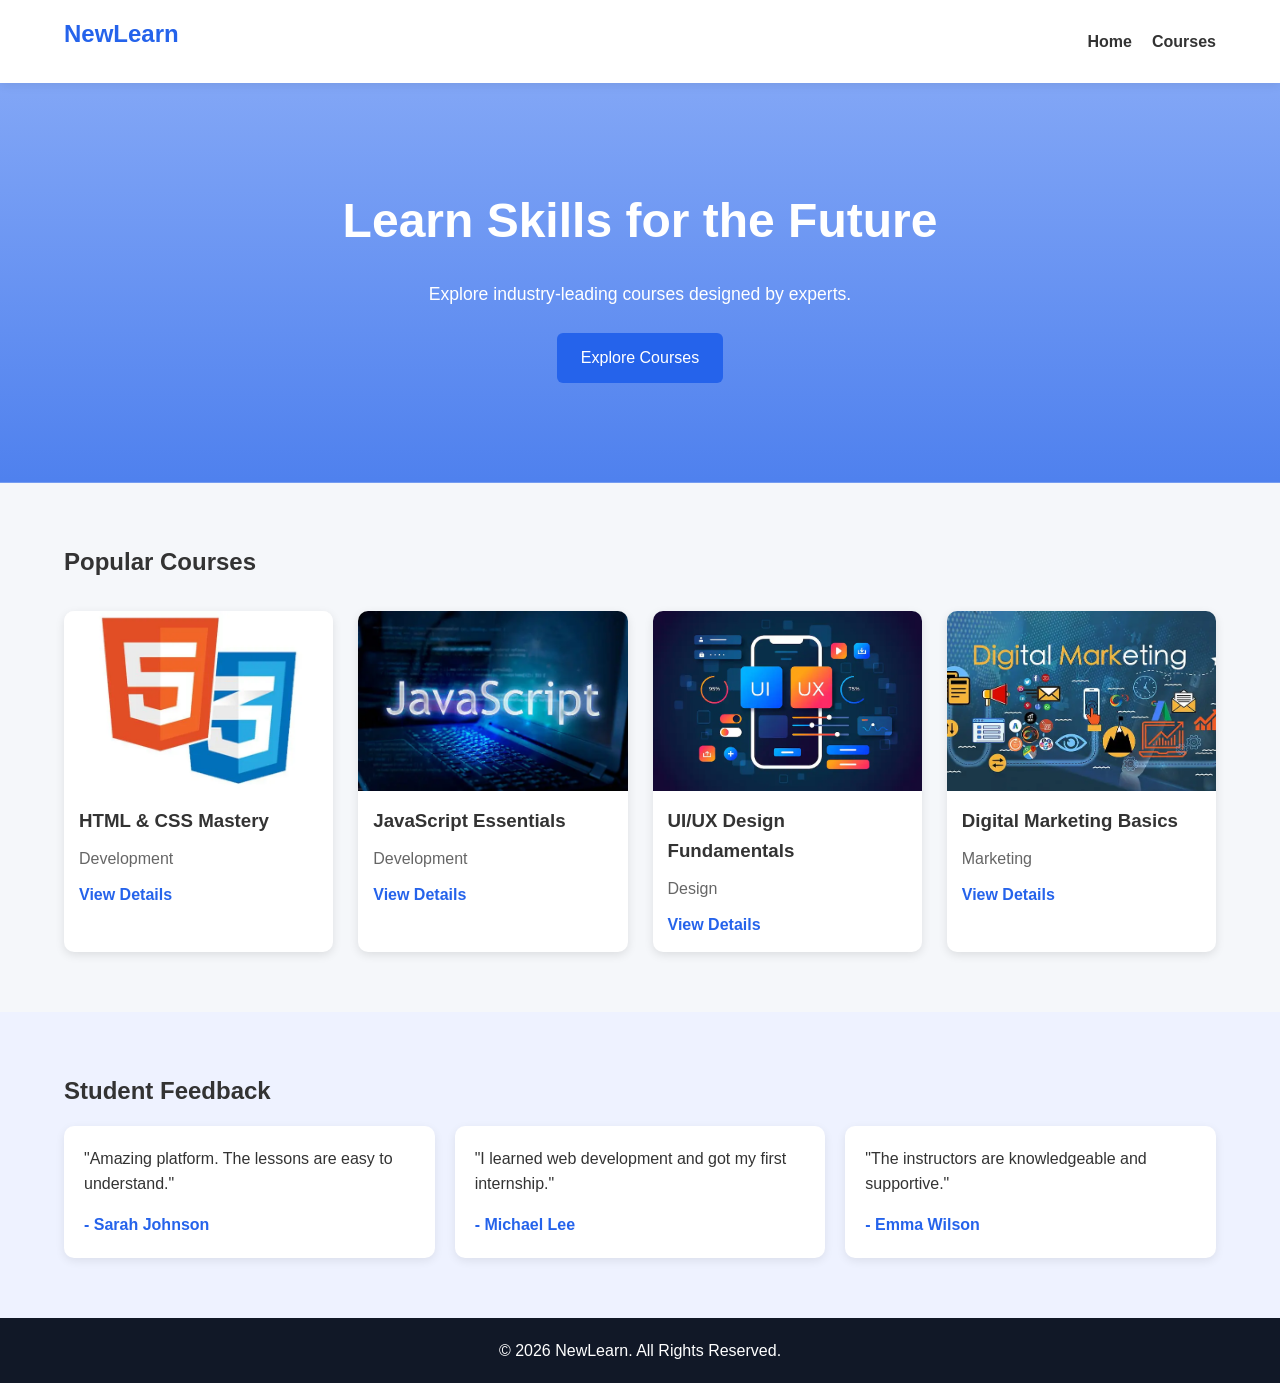
==== index.html @ 6aa137c6 "Initial commit - Education website project" ====
<!DOCTYPE html>
<html lang="en">
<head>
    <meta charset="UTF-8">
    <meta name="viewport" content="width=device-width, initial-scale=1.0">
    <meta name="description" content="NewLearn is an online learning platform offering courses in Web Development, UI/UX Design, and Digital Marketing.">
    <meta name="keywords" content="online courses, web development, UI UX design, digital marketing, learn programming, NewLearn">
    <title>NewLearn - Online Learning Platform</title>
    <link rel="icon" href="assets/icons/favicon.ico">
    <link rel="stylesheet" href="css/style.css">
</head>
<body>

<div id="header">
    <!-- Header Goes here-->
</div>

<main>
    <section class="hero">
        <div class="container">
            <h1>Learn Skills for the Future</h1>
            <p>
                Explore industry-leading courses designed by experts.
            </p>
            <a href="courses.html" class="btn">
                Explore Courses
            </a>
        </div>
    </section>

    <section class="popular-courses">
        <div class="container">
            <h2>Popular Courses</h2>
            <div id="popularCourses" class="course-grid">
                <!-- Dynamic Cards -->
            </div>
        </div>
    </section>

    <section class="testimonials">
        <div class="container">
            <h2>Student Feedback</h2>
            <div class="testimonial-grid">
                <div class="testimonial-card">
                    <p>
                        "Amazing platform. The lessons are easy to understand."
                    </p>
                    <h4>- Sarah Johnson</h4>
                </div>
                <div class="testimonial-card">
                    <p>
                        "I learned web development and got my first internship."
                    </p>
                    <h4>- Michael Lee</h4>
                </div>
                <div class="testimonial-card">
                    <p>
                        "The instructors are knowledgeable and supportive."
                    </p>
                    <h4>- Emma Wilson</h4>
                </div>
            </div>
        </div>
    </section>

</main>

<div id="footer">
    <!-- Footer Goes here-->
</div>

<script src="js/layout.js" defer></script>
<script src="js/courses.js" defer></script>
<script src="js/main.js" defer></script>

</body>
</html>
---- css/style.css ----
/* ==========================
   RESET
========================== */

* {
  margin: 0;
  padding: 0;
  box-sizing: border-box;
}

html {
  scroll-behavior: smooth;
}

body {
  font-family: Arial, sans-serif;
  line-height: 1.6;
  background: #f5f7fa;
  color: #333;
}

img {
  width: 100%;
  display: block;
}

/* ==========================
   COMMON
========================== */

.container {
  width: 90%;
  max-width: 1200px;
  margin: auto;
}

section {
  padding: 60px 0;
}

h1,
h2,
h3 {
  margin-bottom: 15px;
}

a {
  text-decoration: none;
}

.btn {
  display: inline-block;
  background: #2563eb;
  color: white;
  padding: 12px 24px;
  border-radius: 6px;
  transition: 0.3s;
}

.btn:hover {
  background: #1d4ed8;
}

/* ==========================
   HEADER
========================== */

.header {
  background: #ffffff;
  box-shadow: 0 2px 10px rgba(0,0,0,0.08);
  padding: 15px 0;
  position: sticky;
  top: 0;
  z-index: 100;
}

.header .container {
  display: flex;
  justify-content: space-between;
  align-items: center;
}

.logo {
  color: #2563eb;
}

.nav-links {
  display: flex;
  gap: 20px;
  list-style: none;
}

.nav-links a {
  color: #333;
  font-weight: 600;
  transition: 0.3s;
}

.nav-links a:hover,
.nav-links .active {
  color: #2563eb;
}

/* ==========================
   HERO
========================== */

.hero {
  background: linear-gradient(
      rgba(101, 146, 245, 0.8),
      rgba(37, 99, 235, 0.8)
    ),
    url("../assets/images/hero.jpg");
  background-size: cover;
  background-position: center;

  color: white;
  text-align: center;
  padding: 100px 20px;
}

.hero h1 {
  font-size: 3rem;
  margin-bottom: 20px;
}

.hero p {
  max-width: 700px;
  margin: auto;
  margin-bottom: 25px;
  font-size: 1.1rem;
}

/* ==========================
   COURSE GRID
========================== */

.course-grid {
  display: grid;
  grid-template-columns: repeat(
    auto-fit,
    minmax(250px, 1fr)
  );
  gap: 25px;
  margin-top: 30px;
}

.course-card {
  background: white;
  border-radius: 10px;
  overflow: hidden;
  box-shadow: 0 3px 10px rgba(0,0,0,0.1);
  transition: 0.3s;
}

.course-card:hover {
  transform: translateY(-5px);
}

.course-card img {
  height: 180px;
  object-fit: cover;
}

.course-card-content {
  padding: 15px;
}

.course-card h3 {
  margin-bottom: 10px;
}

.course-card p {
  color: #666;
  margin-bottom: 10px;
}

.course-card a {
  color: #2563eb;
  font-weight: bold;
}

/* ==========================
   TESTIMONIALS
========================== */

.testimonials {
  background: #eef2ff;
}

.testimonial-grid {
  display: grid;
  grid-template-columns: repeat(
    auto-fit,
    minmax(280px, 1fr)
  );
  gap: 20px;
}

.testimonial-card {
  background: white;
  padding: 20px;
  border-radius: 10px;
  box-shadow: 0 3px 10px rgba(0,0,0,0.08);
}

.testimonial-card h4 {
  margin-top: 15px;
  color: #2563eb;
}

/* ==========================
   FILTERS
========================== */

.filters {
  display: flex;
  gap: 15px;
  margin: 25px 0;
}

.filters input,
.filters select {
  flex: 1;
  padding: 12px;
  border: 1px solid #ccc;
  border-radius: 6px;
}

.filters input:focus,
.filters select:focus {
  outline: none;
  border-color: #2563eb;
}

/* ==========================
   COURSE DETAIL
========================== */

.course-detail-section {
  padding: 60px 0;
}

.course-detail-card {
  background: white;
  padding: 25px;
  border-radius: 12px;
  box-shadow: 0 3px 10px rgba(0,0,0,0.1);
}

.course-detail-card img {
  max-height: 400px;
  object-fit: cover;
  border-radius: 10px;
  margin-bottom: 20px;
}

.course-detail-card h1 {
  margin-bottom: 15px;
}

.course-detail-card p {
  margin-bottom: 10px;
}

.price {
  font-size: 1.4rem;
  font-weight: bold;
  color: #2563eb;
}

.enroll-btn {
  background: #22c55e;
  color: white;
  border: none;
  padding: 12px 22px;
  border-radius: 6px;
  cursor: pointer;
  margin-top: 15px;
}

.enroll-btn:hover {
  background: #16a34a;
}

.back-link {
  display: inline-block;
  margin-top: 20px;
  color: #2563eb;
  font-weight: bold;
}

/* ==========================
   SUCCESS MESSAGE
========================== */

.success-message {
  background: #dcfce7;
  color: #166534;
  padding: 12px;
  border-radius: 6px;
  margin-top: 15px;
}

/* ==========================
   NO RESULTS
========================== */

.no-results {
  text-align: center;
  font-size: 1.1rem;
  color: #777;
  padding: 40px;
}

/* ==========================
   FOOTER
========================== */

.footer {
  background: #111827;
  color: white;
  text-align: center;
  padding: 20px;
}

/* ==========================
   MOBILE
========================== */

@media (max-width: 768px) {

  .hero h1 {
    font-size: 2rem;
  }

  .filters {
    flex-direction: column;
  }

  .nav-links {
    gap: 10px;
  }
}

@media (max-width: 576px) {

  .header .container {
    flex-direction: column;
    gap: 10px;
  }

  .nav-links {
    flex-direction: column;
    align-items: center;
  }

  .hero {
    padding: 70px 15px;
  }

  .hero h1 {
    font-size: 1.8rem;
  }

  section {
    padding: 40px 0;
  }
}
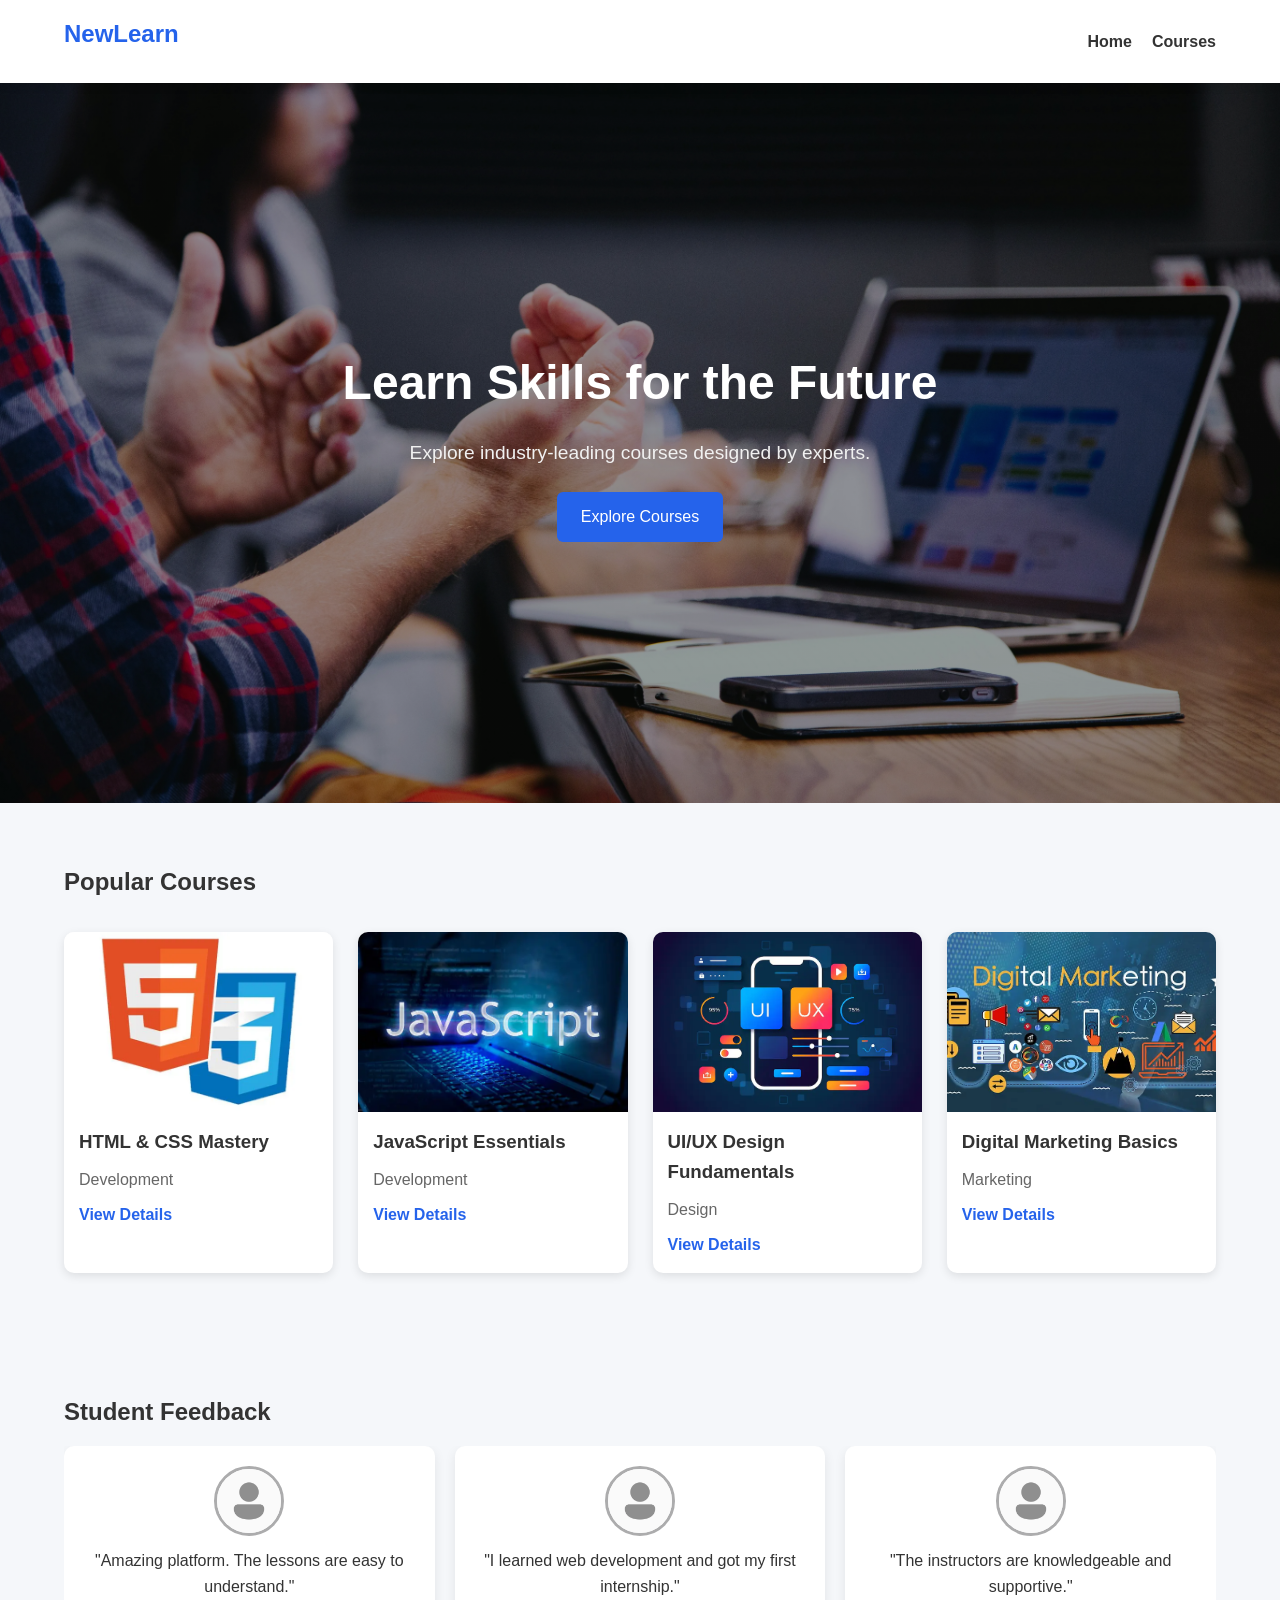
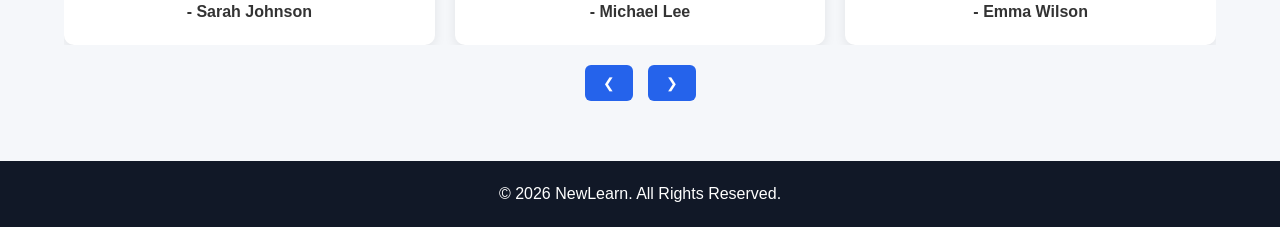
==== commit 4905cdc3: "Second commit - Education Website project" ====
--- a/index.html
+++ b/index.html
@@ -38,30 +38,26 @@
     </section>
 
     <section class="testimonials">
-        <div class="container">
-            <h2>Student Feedback</h2>
-            <div class="testimonial-grid">
-                <div class="testimonial-card">
-                    <p>
-                        "Amazing platform. The lessons are easy to understand."
-                    </p>
-                    <h4>- Sarah Johnson</h4>
-                </div>
-                <div class="testimonial-card">
-                    <p>
-                        "I learned web development and got my first internship."
-                    </p>
-                    <h4>- Michael Lee</h4>
-                </div>
-                <div class="testimonial-card">
-                    <p>
-                        "The instructors are knowledgeable and supportive."
-                    </p>
-                    <h4>- Emma Wilson</h4>
-                </div>
-            </div>
-        </div>
-    </section>
+  <div class="container">
+
+    <h2>Student Feedback</h2>
+
+    <div class="testimonial-wrapper">
+
+      <div class="testimonial-viewport">
+        <div id="testimonialTrack"></div>
+      </div>
+
+    </div>
+
+    <!-- BUTTONS BELOW -->
+    <div class="testimonial-controls">
+      <button id="prevBtn">&#10094;</button>
+      <button id="nextBtn">&#10095;</button>
+    </div>
+
+  </div>
+</section>
 
 </main>
 
@@ -71,6 +67,8 @@
 
 <script src="js/layout.js" defer></script>
 <script src="js/courses.js" defer></script>
+<script src="js/testimonials.js" defer></script>
+<script src="js/testimonials-carousel.js" defer></script>
 <script src="js/main.js" defer></script>
 
 </body>
--- a/css/style.css
+++ b/css/style.css
@@ -106,29 +106,37 @@
 ========================== */
 
 .hero {
-  background: linear-gradient(
-      rgba(101, 146, 245, 0.8),
-      rgba(37, 99, 235, 0.8)
-    ),
-    url("../assets/images/hero.jpg");
-  background-size: cover;
-  background-position: center;
-
-  color: white;
-  text-align: center;
-  padding: 100px 20px;
+    min-height: 80vh;
+
+    background-image:
+        linear-gradient(
+            rgba(0, 0, 0, 0.4),
+            rgba(0, 0, 0, 0.4)
+        ),
+        url("../assets/images/hero-bg.webp");
+
+    background-size: cover;
+    background-position: center;
+    background-repeat: no-repeat;
+
+    display: flex;
+    align-items: center;
+    justify-content: center;
+
+    text-align: center;
+    color: white;
+    padding: 20px;
 }
 
 .hero h1 {
-  font-size: 3rem;
-  margin-bottom: 20px;
+    font-size: 3rem;
+    margin-bottom: 1rem;
 }
 
 .hero p {
-  max-width: 700px;
-  margin: auto;
-  margin-bottom: 25px;
-  font-size: 1.1rem;
+    font-size: 1.2rem;
+    margin-bottom: 1.5rem;
+    color: #f1f1f1;
 }
 
 /* ==========================
@@ -184,29 +192,82 @@
    TESTIMONIALS
 ========================== */
 
-.testimonials {
-  background: #eef2ff;
-}
-
-.testimonial-grid {
-  display: grid;
-  grid-template-columns: repeat(
-    auto-fit,
-    minmax(280px, 1fr)
-  );
-  gap: 20px;
-}
-
+/* wrapper */
+.testimonial-wrapper {
+    width: 100%;
+}
+
+/* viewport */
+.testimonial-viewport {
+    width: 100%;
+    overflow: hidden;
+}
+
+/* track */
+#testimonialTrack {
+    display: flex;
+    gap: 20px;
+    transition: transform 0.5s ease-in-out;
+}
+
+/* card */
 .testimonial-card {
-  background: white;
-  padding: 20px;
-  border-radius: 10px;
-  box-shadow: 0 3px 10px rgba(0,0,0,0.08);
-}
-
-.testimonial-card h4 {
-  margin-top: 15px;
-  color: #2563eb;
+    flex: 0 0 calc((100% - 40px) / 3);
+    box-sizing: border-box;
+    box-shadow: 0 4px 12px rgba(0, 0, 0, 0.08);
+    padding: 20px;
+    background: #fff;
+    border-radius: 10px;
+    text-align: center;
+}
+
+.testimonial-card img {
+    width: 70px;
+    height: 70px;
+
+    border-radius: 50%;
+    object-fit: cover;
+
+    margin-bottom: 12px;
+
+    border: 3px solid #acacad;
+
+    display: block;
+    margin-left: auto;
+    margin-right: auto;
+}
+
+/* controls */
+.testimonial-controls {
+    display: flex;
+    justify-content: center;
+    gap: 15px;
+    margin-top: 20px;
+}
+
+/* buttons */
+#prevBtn,
+#nextBtn {
+    background: #2563eb;
+    color: white;
+    border: none;
+    padding: 10px 18px;
+    cursor: pointer;
+    border-radius: 6px;
+    font-size: 14px;
+    transition: 0.3s;
+}
+
+#prevBtn:hover,
+#nextBtn:hover {
+    background: #1e40af;
+}
+
+/* responsive */
+@media (max-width: 768px) {
+    .testimonial-card {
+        flex: 0 0 100%;
+    }
 }
 
 /* ==========================
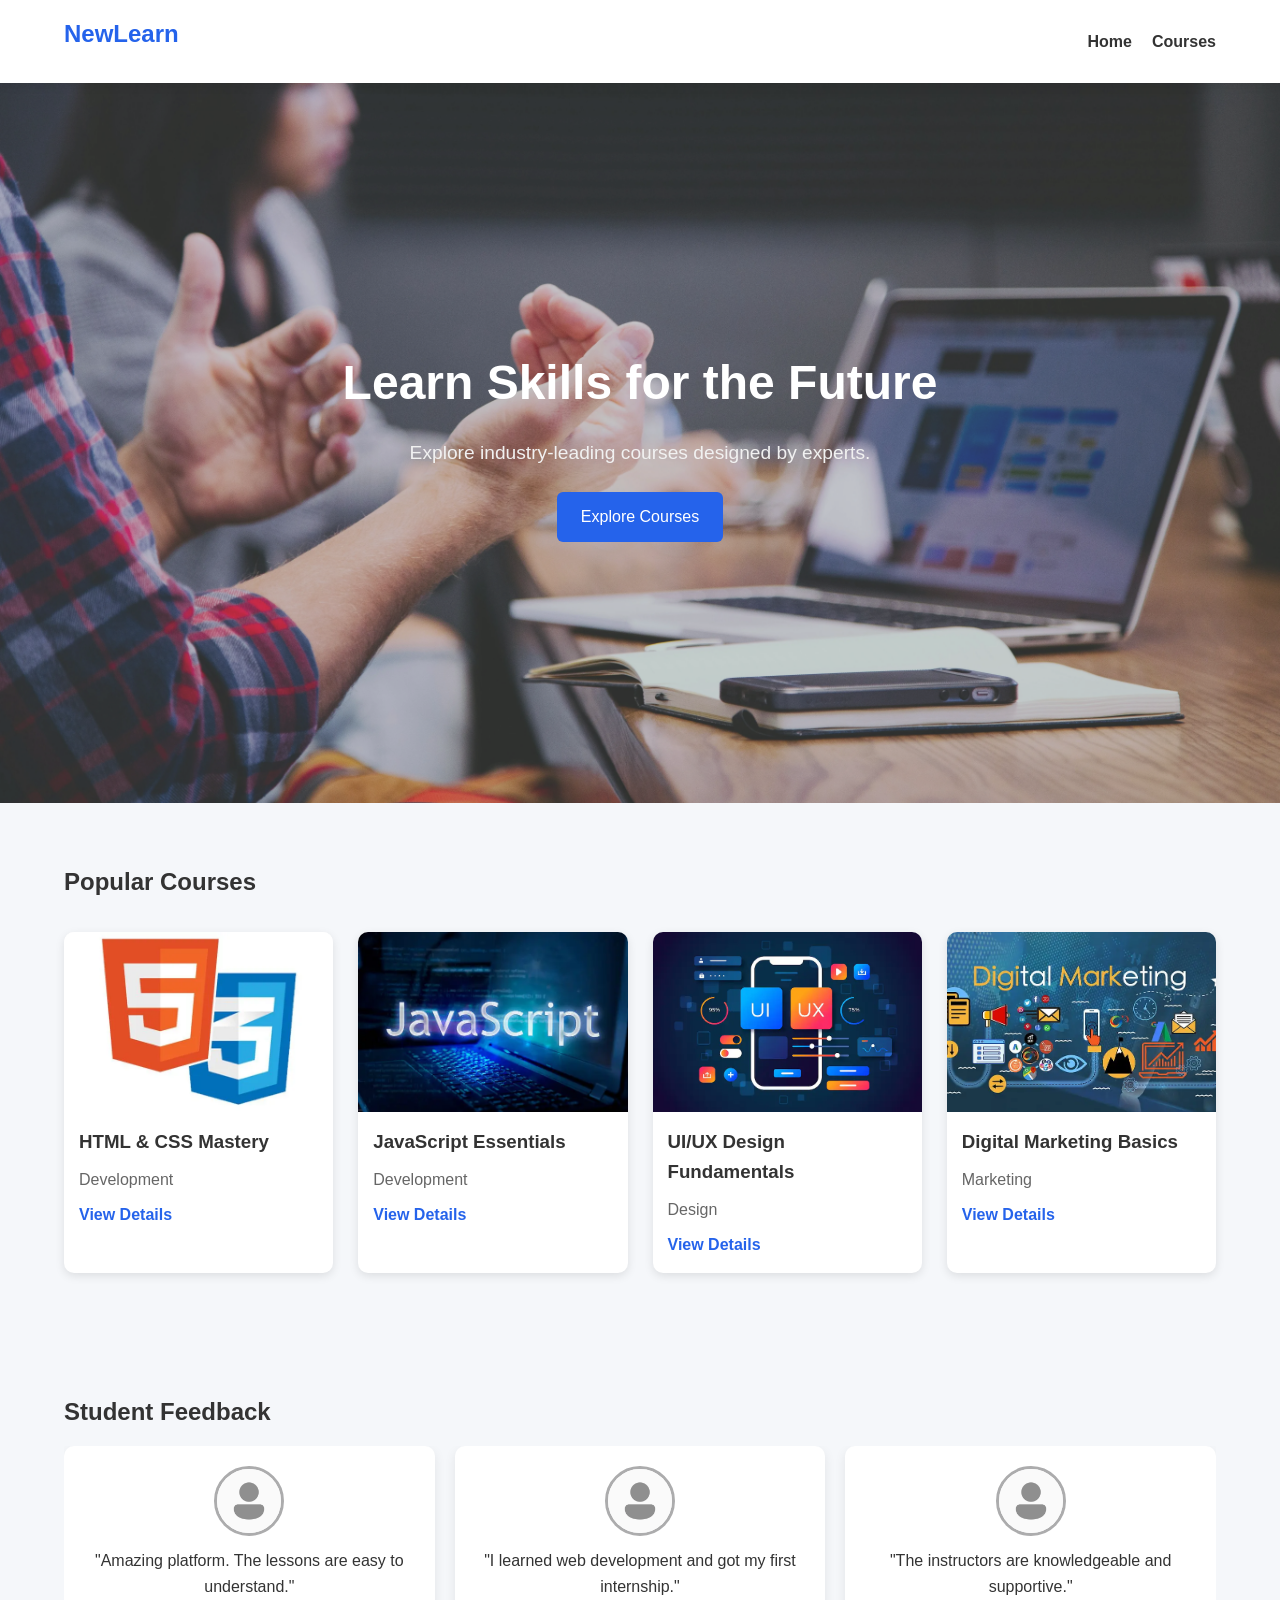
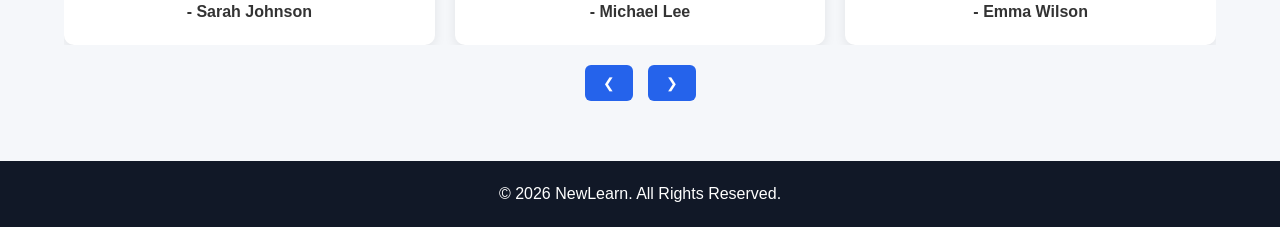
==== commit 2a1ada9c: "Background adjustment" ====
--- a/index.html
+++ b/index.html
@@ -17,6 +17,7 @@
 
 <main>
     <section class="hero">
+        <img src="assets/images/hero-bg.webp" alt="Hero Image" class="hero-img" fetchpriority="high">
         <div class="container">
             <h1>Learn Skills for the Future</h1>
             <p>
--- a/css/style.css
+++ b/css/style.css
@@ -107,25 +107,35 @@
 
 .hero {
     min-height: 80vh;
-
-    background-image:
-        linear-gradient(
-            rgba(0, 0, 0, 0.4),
-            rgba(0, 0, 0, 0.4)
-        ),
-        url("../assets/images/hero-bg.webp");
-
-    background-size: cover;
-    background-position: center;
-    background-repeat: no-repeat;
-
     display: flex;
     align-items: center;
     justify-content: center;
-
     text-align: center;
     color: white;
+    overflow: hidden;
+    position: relative;
     padding: 20px;
+}
+
+.hero-img {
+    position: absolute;
+    inset: 0;
+    width: 100%;
+    height: 100%;
+    object-fit: cover;
+    z-index: -1;
+}
+
+.hero::before {
+    content: "";
+    position: absolute;
+    inset: 0;
+    background: rgba(116, 115, 115, 0.35);
+    z-index: 0;
+}
+.hero .container {
+    position: relative;
+    z-index: 1;
 }
 
 .hero h1 {
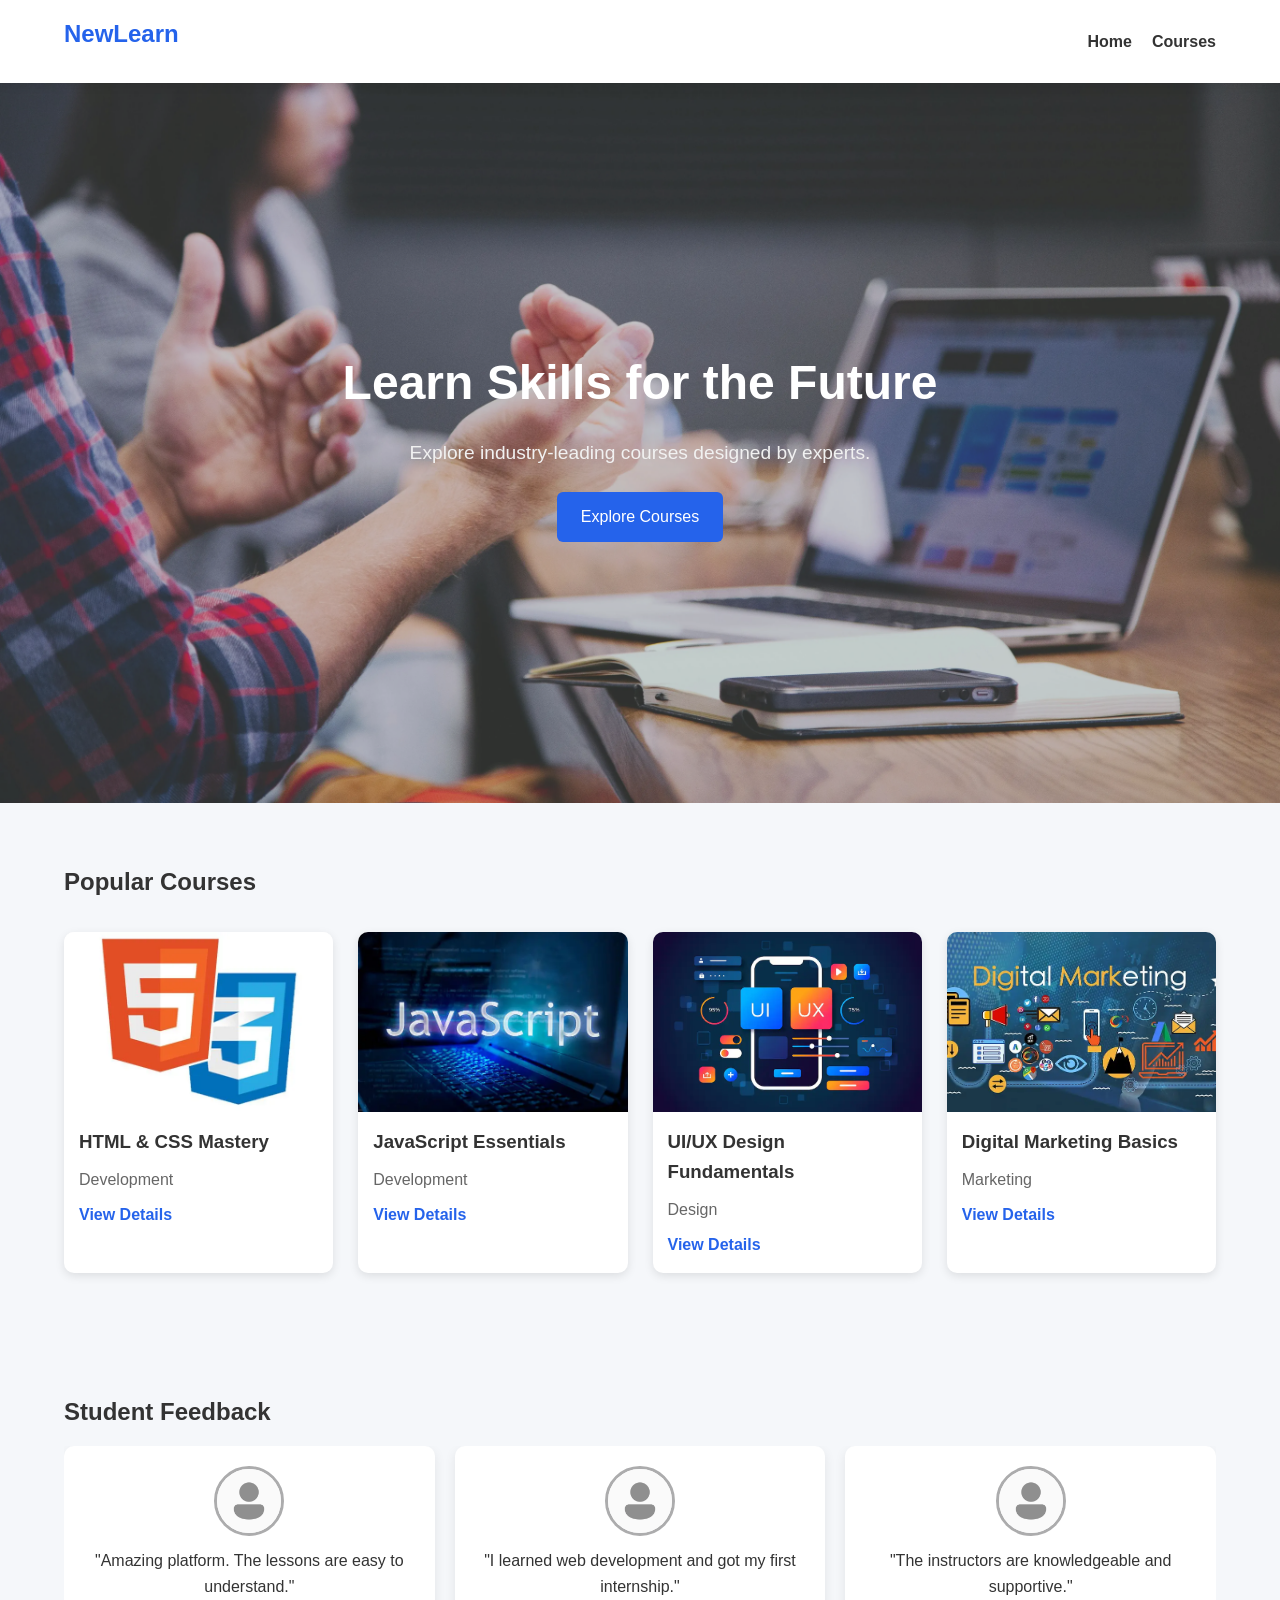
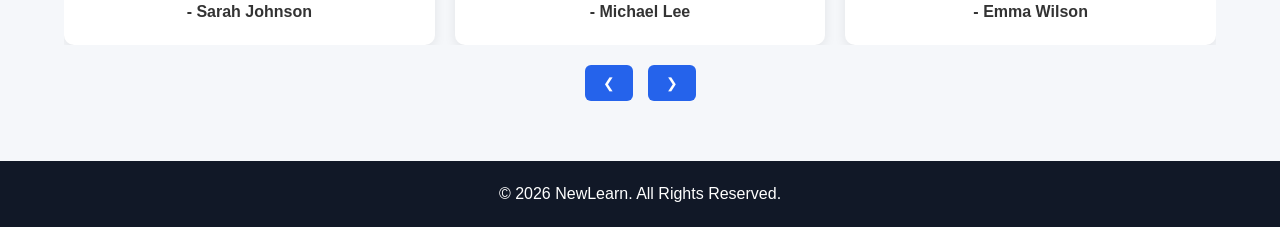
==== commit db35884a: "OPtimization" ====
--- a/index.html
+++ b/index.html
@@ -8,6 +8,7 @@
     <title>NewLearn - Online Learning Platform</title>
     <link rel="icon" href="assets/icons/favicon.ico">
     <link rel="stylesheet" href="css/style.css">
+    <link rel="preload" as="image" href="assets/images/hero-bg.webp">
 </head>
 <body>
 
--- a/css/style.css
+++ b/css/style.css
@@ -1,440 +1 @@
-/* ==========================
-   RESET
-========================== */
-
-* {
-  margin: 0;
-  padding: 0;
-  box-sizing: border-box;
-}
-
-html {
-  scroll-behavior: smooth;
-}
-
-body {
-  font-family: Arial, sans-serif;
-  line-height: 1.6;
-  background: #f5f7fa;
-  color: #333;
-}
-
-img {
-  width: 100%;
-  display: block;
-}
-
-/* ==========================
-   COMMON
-========================== */
-
-.container {
-  width: 90%;
-  max-width: 1200px;
-  margin: auto;
-}
-
-section {
-  padding: 60px 0;
-}
-
-h1,
-h2,
-h3 {
-  margin-bottom: 15px;
-}
-
-a {
-  text-decoration: none;
-}
-
-.btn {
-  display: inline-block;
-  background: #2563eb;
-  color: white;
-  padding: 12px 24px;
-  border-radius: 6px;
-  transition: 0.3s;
-}
-
-.btn:hover {
-  background: #1d4ed8;
-}
-
-/* ==========================
-   HEADER
-========================== */
-
-.header {
-  background: #ffffff;
-  box-shadow: 0 2px 10px rgba(0,0,0,0.08);
-  padding: 15px 0;
-  position: sticky;
-  top: 0;
-  z-index: 100;
-}
-
-.header .container {
-  display: flex;
-  justify-content: space-between;
-  align-items: center;
-}
-
-.logo {
-  color: #2563eb;
-}
-
-.nav-links {
-  display: flex;
-  gap: 20px;
-  list-style: none;
-}
-
-.nav-links a {
-  color: #333;
-  font-weight: 600;
-  transition: 0.3s;
-}
-
-.nav-links a:hover,
-.nav-links .active {
-  color: #2563eb;
-}
-
-/* ==========================
-   HERO
-========================== */
-
-.hero {
-    min-height: 80vh;
-    display: flex;
-    align-items: center;
-    justify-content: center;
-    text-align: center;
-    color: white;
-    overflow: hidden;
-    position: relative;
-    padding: 20px;
-}
-
-.hero-img {
-    position: absolute;
-    inset: 0;
-    width: 100%;
-    height: 100%;
-    object-fit: cover;
-    z-index: -1;
-}
-
-.hero::before {
-    content: "";
-    position: absolute;
-    inset: 0;
-    background: rgba(116, 115, 115, 0.35);
-    z-index: 0;
-}
-.hero .container {
-    position: relative;
-    z-index: 1;
-}
-
-.hero h1 {
-    font-size: 3rem;
-    margin-bottom: 1rem;
-}
-
-.hero p {
-    font-size: 1.2rem;
-    margin-bottom: 1.5rem;
-    color: #f1f1f1;
-}
-
-/* ==========================
-   COURSE GRID
-========================== */
-
-.course-grid {
-  display: grid;
-  grid-template-columns: repeat(
-    auto-fit,
-    minmax(250px, 1fr)
-  );
-  gap: 25px;
-  margin-top: 30px;
-}
-
-.course-card {
-  background: white;
-  border-radius: 10px;
-  overflow: hidden;
-  box-shadow: 0 3px 10px rgba(0,0,0,0.1);
-  transition: 0.3s;
-}
-
-.course-card:hover {
-  transform: translateY(-5px);
-}
-
-.course-card img {
-  height: 180px;
-  object-fit: cover;
-}
-
-.course-card-content {
-  padding: 15px;
-}
-
-.course-card h3 {
-  margin-bottom: 10px;
-}
-
-.course-card p {
-  color: #666;
-  margin-bottom: 10px;
-}
-
-.course-card a {
-  color: #2563eb;
-  font-weight: bold;
-}
-
-/* ==========================
-   TESTIMONIALS
-========================== */
-
-/* wrapper */
-.testimonial-wrapper {
-    width: 100%;
-}
-
-/* viewport */
-.testimonial-viewport {
-    width: 100%;
-    overflow: hidden;
-}
-
-/* track */
-#testimonialTrack {
-    display: flex;
-    gap: 20px;
-    transition: transform 0.5s ease-in-out;
-}
-
-/* card */
-.testimonial-card {
-    flex: 0 0 calc((100% - 40px) / 3);
-    box-sizing: border-box;
-    box-shadow: 0 4px 12px rgba(0, 0, 0, 0.08);
-    padding: 20px;
-    background: #fff;
-    border-radius: 10px;
-    text-align: center;
-}
-
-.testimonial-card img {
-    width: 70px;
-    height: 70px;
-
-    border-radius: 50%;
-    object-fit: cover;
-
-    margin-bottom: 12px;
-
-    border: 3px solid #acacad;
-
-    display: block;
-    margin-left: auto;
-    margin-right: auto;
-}
-
-/* controls */
-.testimonial-controls {
-    display: flex;
-    justify-content: center;
-    gap: 15px;
-    margin-top: 20px;
-}
-
-/* buttons */
-#prevBtn,
-#nextBtn {
-    background: #2563eb;
-    color: white;
-    border: none;
-    padding: 10px 18px;
-    cursor: pointer;
-    border-radius: 6px;
-    font-size: 14px;
-    transition: 0.3s;
-}
-
-#prevBtn:hover,
-#nextBtn:hover {
-    background: #1e40af;
-}
-
-/* responsive */
-@media (max-width: 768px) {
-    .testimonial-card {
-        flex: 0 0 100%;
-    }
-}
-
-/* ==========================
-   FILTERS
-========================== */
-
-.filters {
-  display: flex;
-  gap: 15px;
-  margin: 25px 0;
-}
-
-.filters input,
-.filters select {
-  flex: 1;
-  padding: 12px;
-  border: 1px solid #ccc;
-  border-radius: 6px;
-}
-
-.filters input:focus,
-.filters select:focus {
-  outline: none;
-  border-color: #2563eb;
-}
-
-/* ==========================
-   COURSE DETAIL
-========================== */
-
-.course-detail-section {
-  padding: 60px 0;
-}
-
-.course-detail-card {
-  background: white;
-  padding: 25px;
-  border-radius: 12px;
-  box-shadow: 0 3px 10px rgba(0,0,0,0.1);
-}
-
-.course-detail-card img {
-  max-height: 400px;
-  object-fit: cover;
-  border-radius: 10px;
-  margin-bottom: 20px;
-}
-
-.course-detail-card h1 {
-  margin-bottom: 15px;
-}
-
-.course-detail-card p {
-  margin-bottom: 10px;
-}
-
-.price {
-  font-size: 1.4rem;
-  font-weight: bold;
-  color: #2563eb;
-}
-
-.enroll-btn {
-  background: #22c55e;
-  color: white;
-  border: none;
-  padding: 12px 22px;
-  border-radius: 6px;
-  cursor: pointer;
-  margin-top: 15px;
-}
-
-.enroll-btn:hover {
-  background: #16a34a;
-}
-
-.back-link {
-  display: inline-block;
-  margin-top: 20px;
-  color: #2563eb;
-  font-weight: bold;
-}
-
-/* ==========================
-   SUCCESS MESSAGE
-========================== */
-
-.success-message {
-  background: #dcfce7;
-  color: #166534;
-  padding: 12px;
-  border-radius: 6px;
-  margin-top: 15px;
-}
-
-/* ==========================
-   NO RESULTS
-========================== */
-
-.no-results {
-  text-align: center;
-  font-size: 1.1rem;
-  color: #777;
-  padding: 40px;
-}
-
-/* ==========================
-   FOOTER
-========================== */
-
-.footer {
-  background: #111827;
-  color: white;
-  text-align: center;
-  padding: 20px;
-}
-
-/* ==========================
-   MOBILE
-========================== */
-
-@media (max-width: 768px) {
-
-  .hero h1 {
-    font-size: 2rem;
-  }
-
-  .filters {
-    flex-direction: column;
-  }
-
-  .nav-links {
-    gap: 10px;
-  }
-}
-
-@media (max-width: 576px) {
-
-  .header .container {
-    flex-direction: column;
-    gap: 10px;
-  }
-
-  .nav-links {
-    flex-direction: column;
-    align-items: center;
-  }
-
-  .hero {
-    padding: 70px 15px;
-  }
-
-  .hero h1 {
-    font-size: 1.8rem;
-  }
-
-  section {
-    padding: 40px 0;
-  }
-}+*,.testimonial-card{box-sizing:border-box}#nextBtn,#prevBtn,.btn{background:#2563eb;transition:.3s}.footer,.hero,.no-results,.testimonial-card{text-align:center}*{margin:0;padding:0}html{scroll-behavior:smooth}body{font-family:Arial,sans-serif;line-height:1.6;background:#f5f7fa;color:#333}img{width:100%;display:block}.container{width:90%;max-width:1200px;margin:auto}.hero-img,.testimonial-wrapper{width:100%}.course-detail-section,section{padding:60px 0}.course-detail-card h1,h1,h2,h3{margin-bottom:15px}a{text-decoration:none}.btn{display:inline-block;color:#fff;padding:12px 24px;border-radius:6px}.course-card,.testimonial-card{border-radius:10px;background:#fff}.btn:hover{background:#1d4ed8}.header{background:#fff;box-shadow:0 2px 10px rgba(0,0,0,.08);padding:15px 0;position:sticky;top:0;z-index:100}.header .container{display:flex;justify-content:space-between;align-items:center}.logo,.nav-links .active,.nav-links a:hover{color:#2563eb}.nav-links{display:flex;gap:20px;list-style:none}.nav-links a{color:#333;font-weight:600;transition:.3s}.hero{min-height:80vh;display:flex;align-items:center;justify-content:center;color:#fff;overflow:hidden;position:relative;padding:20px}.hero-img,.hero::before{position:absolute;inset:0}.hero-img{height:100%;object-fit:cover;z-index:-1}.hero::before{content:"";background:rgba(116,115,115,.35);z-index:0}.hero .container{position:relative;z-index:1}.hero h1{font-size:3rem;margin-bottom:1rem}.hero p{font-size:1.2rem;margin-bottom:1.5rem;color:#f1f1f1}.course-card h3,.course-card p,.course-detail-card p{margin-bottom:10px}.course-grid{display:grid;grid-template-columns:repeat(auto-fit,minmax(250px,1fr));gap:25px;margin-top:30px}.course-card{overflow:hidden;box-shadow:0 3px 10px rgba(0,0,0,.1);transition:.3s}.course-card:hover{transform:translateY(-5px)}.course-card img{height:180px;object-fit:cover}.course-card-content{padding:15px}.course-card p{color:#666}.course-card a,.price{color:#2563eb;font-weight:700}.testimonial-viewport{width:100%;overflow:hidden}#testimonialTrack{display:flex;gap:20px;transition:transform .5s ease-in-out}.testimonial-card{flex:0 0 calc((100% - 40px)/ 3);box-shadow:0 4px 12px rgba(0,0,0,.08);padding:20px}.testimonial-card img{width:70px;height:70px;border-radius:50%;object-fit:cover;margin-bottom:12px;border:3px solid #acacad;display:block;margin-left:auto;margin-right:auto}.testimonial-controls{display:flex;justify-content:center;gap:15px;margin-top:20px}#nextBtn,#prevBtn{color:#fff;border:none;padding:10px 18px;cursor:pointer;border-radius:6px;font-size:14px}#nextBtn:hover,#prevBtn:hover{background:#1e40af}.filters{display:flex;gap:15px;margin:25px 0}.filters input,.filters select{flex:1;padding:12px;border:1px solid #ccc;border-radius:6px}.filters input:focus,.filters select:focus{outline:0;border-color:#2563eb}.course-detail-card{background:#fff;padding:25px;border-radius:12px;box-shadow:0 3px 10px rgba(0,0,0,.1)}.course-detail-card img{max-height:400px;object-fit:cover;border-radius:10px;margin-bottom:20px}.price{font-size:1.4rem}.enroll-btn{background:#22c55e;color:#fff;border:none;padding:12px 22px;border-radius:6px;cursor:pointer;margin-top:15px}.enroll-btn:hover{background:#16a34a}.back-link{display:inline-block;margin-top:20px;color:#2563eb;font-weight:700}.success-message{background:#dcfce7;color:#166534;padding:12px;border-radius:6px;margin-top:15px}.no-results{font-size:1.1rem;color:#777;padding:40px}.footer{background:#111827;color:#fff;padding:20px}@media (max-width:768px){.testimonial-viewport{overflow:hidden}#testimonialTrack{gap:0}.testimonial-card{flex:0 0 100%;max-width:100%;margin:0}.hero h1{font-size:2rem}.filters{flex-direction:column}.nav-links{gap:10px}}@media (max-width:576px){.header .container{flex-direction:column;gap:10px}.nav-links{flex-direction:column;align-items:center}.hero{padding:70px 15px}.hero h1{font-size:1.8rem}section{padding:40px 0}}
